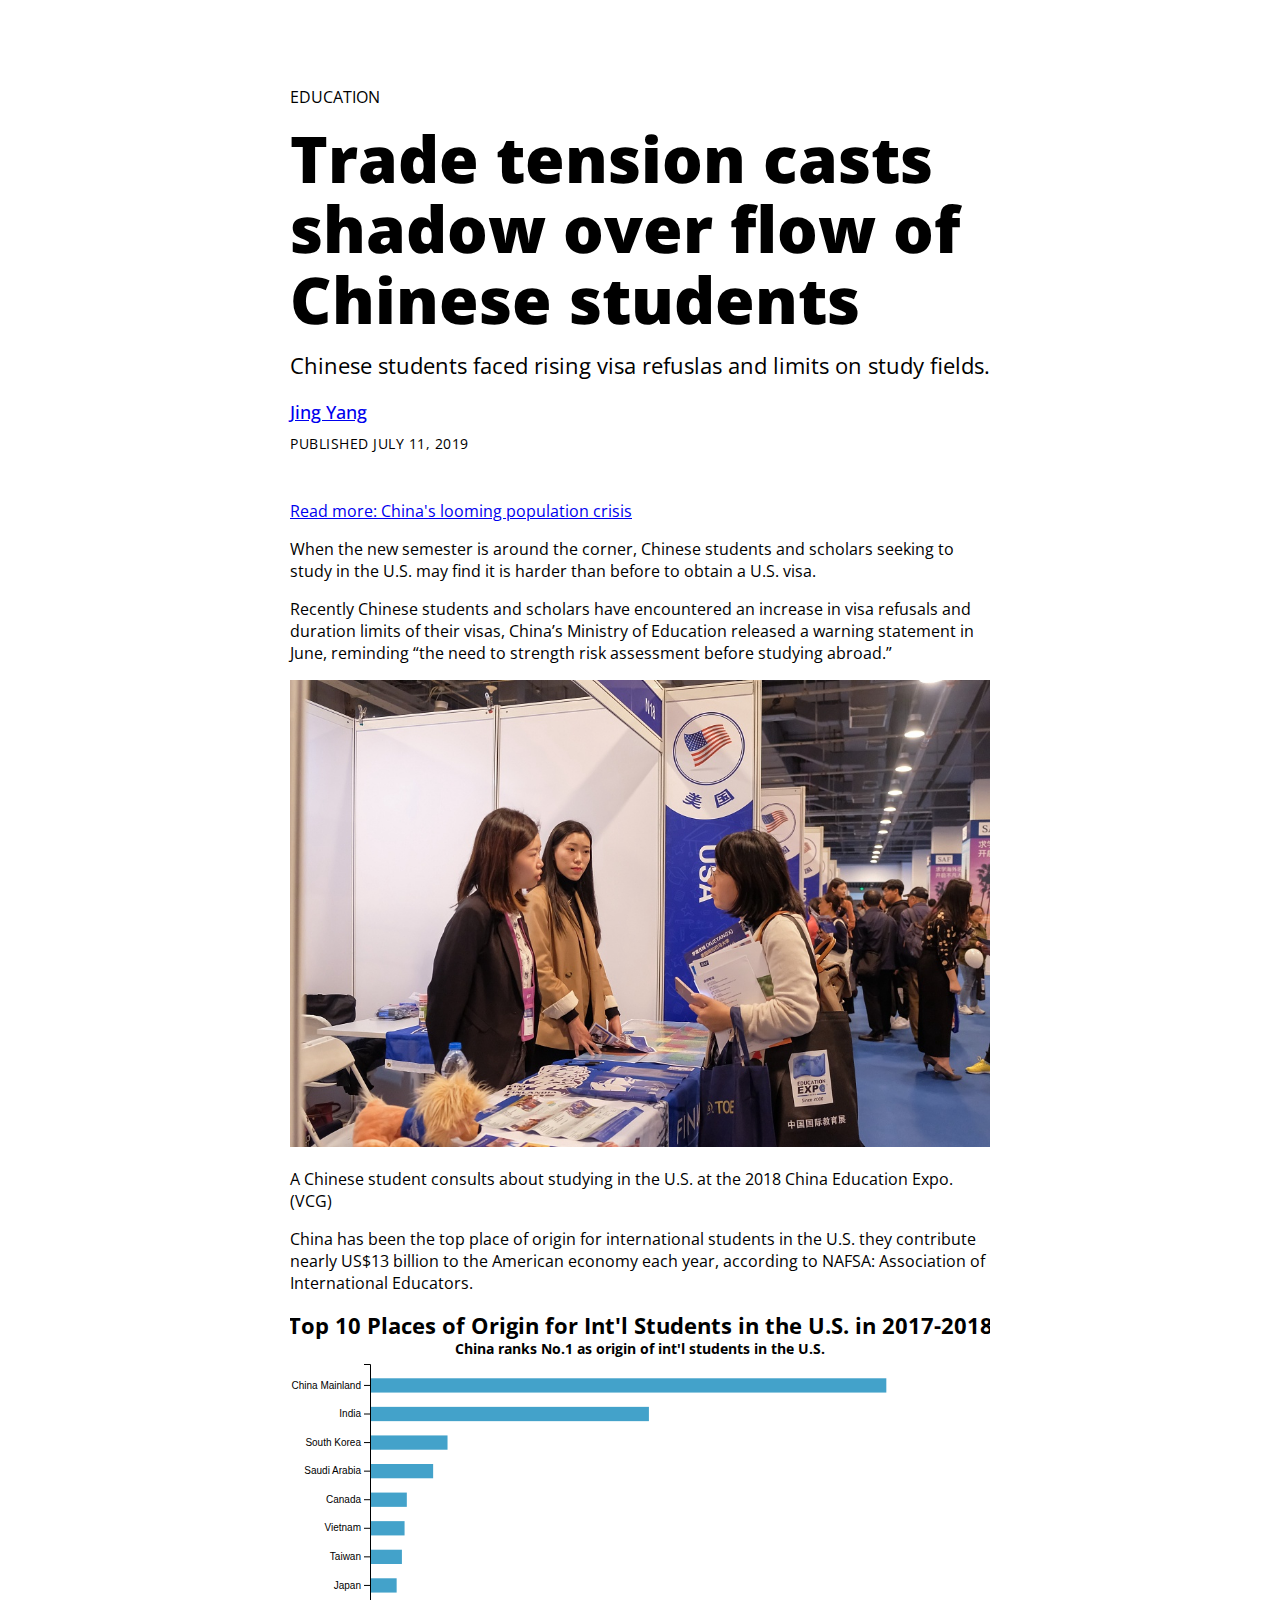
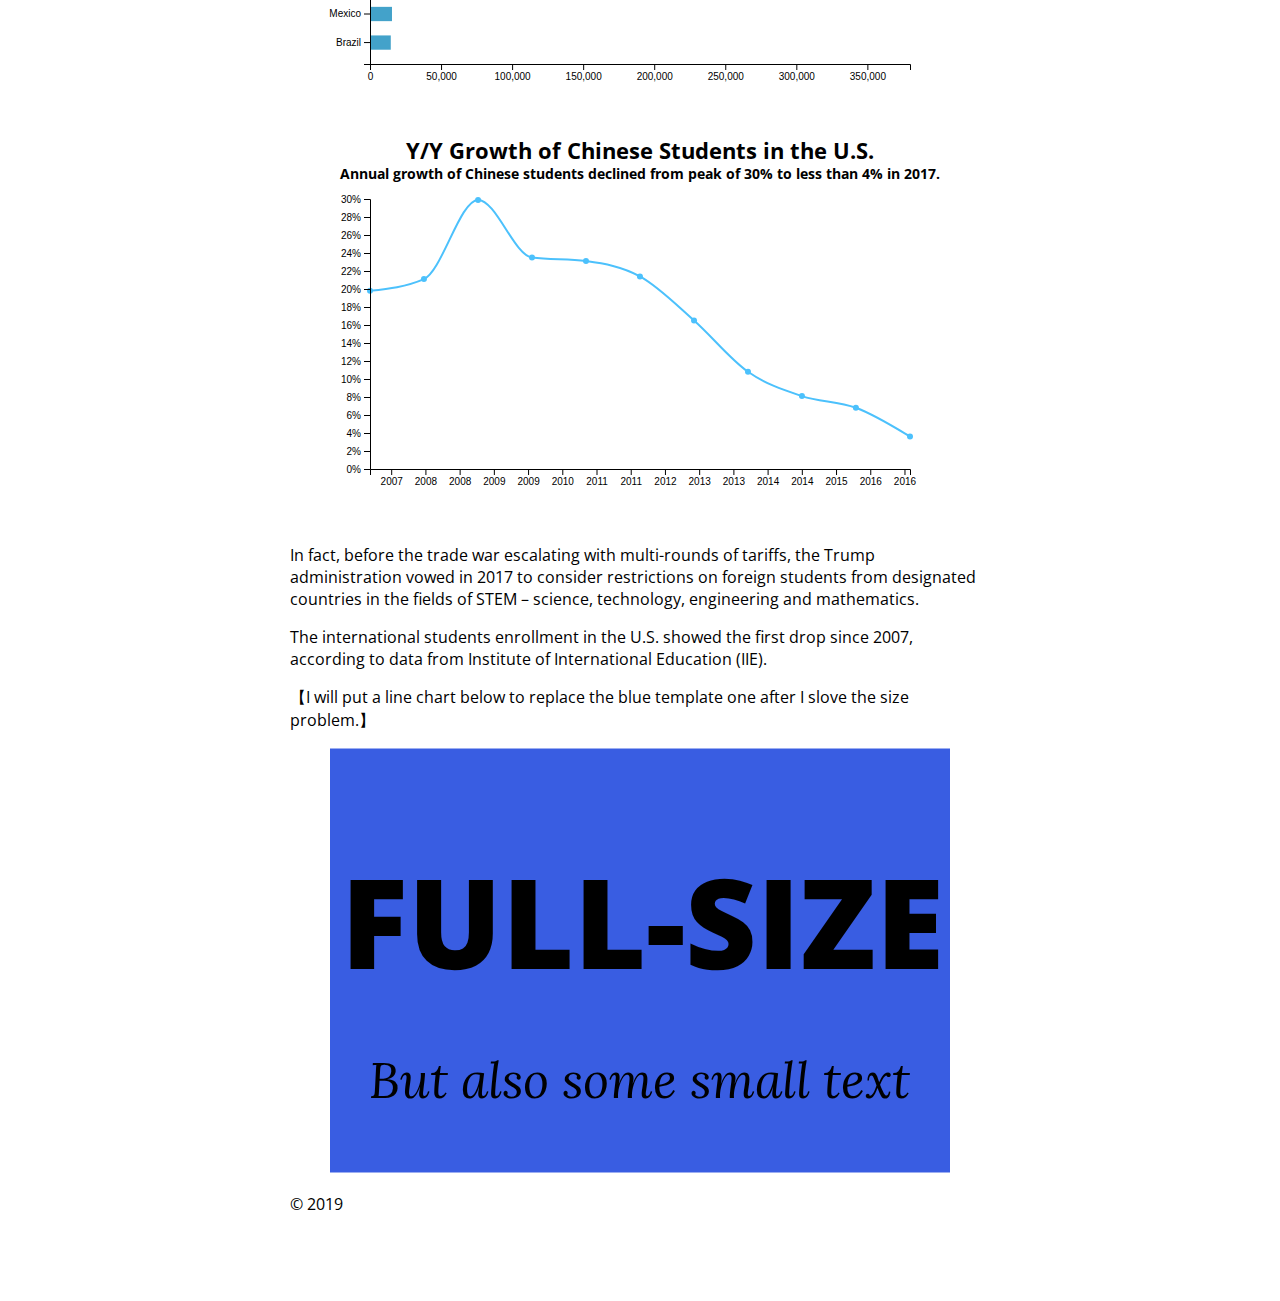
==== docs/index.html @ ed566b91 "update about d3" ====
<!doctype html><html lang="en"><head><link rel="stylesheet" href="style.4586fc0b.css"><title></title><meta charset="utf-8"><meta name="viewport" content="width=device-width, initial-scale=1"><meta http-equiv="X-UA-Compatible" content="IE=edge,chrome=1"><meta name="description" content=""><meta name="news_keywords" content=""><meta property="og:title" content=""><meta property="og:site_name" content=""><meta property="og:url" content=""><meta property="og:description" content=""><meta property="og:type" content="article"><meta property="og:locale" content="en_US"><meta property="og:image" content=""><meta property="og:image:type" content="image/jpeg"><meta property="og:image:width" content="1200"><meta property="og:image:height" content="600"><meta name="twitter:card" content="summary_large_image"><meta name="twitter:site" content=""><meta name="twitter:creator" content=""><meta name="twitter:title" content=""><meta name="twitter:description" content=""><meta name="twitter:image:src" content=""><link rel="canonical" href=""><link href="https://fonts.googleapis.com/css?family=Open+Sans:300,300i,400,400i,600,600i,700,700i,800,800i&display=swap" rel="stylesheet"><link href="https://fonts.googleapis.com/css?family=Lora:400,400i,700&display=swap" rel="stylesheet"><script>
  
  </script></head><body>  <div class="header"> <p class="kicker">Education</p> <h1 class="headline">Trade tension casts shadow over flow of Chinese students</h1> <h2 class="subhead">Chinese students faced rising visa refuslas and limits on study fields.</h2> <p class="byline"> <a href="http://jonathansoma.com/">Jing Yang</a> </p> <p class="date">Published July 11, 2019</p> </div> <main id="content">  <div class="story-body"><p><a href="page2.html">Read more: China's looming population crisis</a>  <div class="story-body"> <p>When the new semester is around the corner, Chinese students and scholars seeking to study in the U.S. may find it is harder than before to obtain a U.S. visa.</p> <p>Recently Chinese students and scholars have encountered an increase in visa refusals and duration limits of their visas, China’s Ministry of Education released a warning statement in June, reminding “the need to strength risk assessment before studying abroad.”</p>  <p style="text-align:center"><img src="EducationExpo.3530c808.jpg"></p> <p>A Chinese student consults about studying in the U.S. at the 2018 China Education Expo. (VCG)</p> <p>China has been the top place of origin for international students in the U.S. they contribute nearly US$13 billion to the American economy each year, according to NAFSA: Association of International Educators.</p>
</div>
 <div class="story-body"> <h2></h2> <p> <code></code> <code></code> </p> <div id="chart-1"></div> <div id="chart-2"></div>
</div> <script src="chart-01.7b98ddec.js"></script>
<script src="chart-02.e31b4307.js"></script> 
<div class="story-body"> <h2></h2> <p>In fact, before the trade war escalating with multi-rounds of tariffs, the Trump administration vowed in 2017 to consider restrictions on foreign students from designated countries in the fields of STEM – science, technology, engineering and mathematics.</p> <p>The international students enrollment in the U.S. showed the first drop since 2007, according to data from Institute of International Education (IIE).</p> <p>【I will put a line chart below to replace the blue template one after I slove the size problem.】</p>
</div> 

<style media="screen,print">#g-illustrator_demo-box,#g-illustrator_demo-box .g-artboard{margin:0 auto}#g-illustrator_demo-box p{margin:0}.g-aiAbs,.g-aiImg{position:absolute}.g-aiImg{top:0;display:block;width:100%!important}.g-aiSymbol{position:absolute;box-sizing:border-box}.g-aiPointText p{white-space:nowrap}#g-illustrator_demo-medium{position:relative;overflow:hidden}#g-illustrator_demo-medium p{font-family:Lora;font-weight:400;font-style:normal;font-size:50px;line-height:60px;height:auto;filter:alpha(opacity=100);-ms-filter:progid:DXImageTransform.Microsoft.Alpha(Opacity=100);opacity:1;letter-spacing:0;text-align:left;color:#000;text-transform:none;padding-bottom:0;padding-top:0;mix-blend-mode:normal;position:static}#g-illustrator_demo-medium .g-pstyle0{font-family:Open Sans;font-weight:800;font-size:124px;line-height:149px;height:149px;text-align:center}#g-illustrator_demo-medium .g-pstyle1{font-style:italic;height:60px;text-align:center}#g-illustrator_demo-laptop{position:relative;overflow:hidden}#g-illustrator_demo-laptop p{font-family:Lora;font-weight:400;font-style:normal;font-size:40px;line-height:48px;height:auto;filter:alpha(opacity=100);-ms-filter:progid:DXImageTransform.Microsoft.Alpha(Opacity=100);opacity:1;letter-spacing:0;text-align:left;color:#000;text-transform:none;padding-bottom:0;padding-top:0;mix-blend-mode:normal;position:static}#g-illustrator_demo-laptop .g-pstyle0{font-family:Open Sans;font-weight:800;font-size:116px;line-height:139px;height:139px;text-align:center}#g-illustrator_demo-laptop .g-pstyle1{font-style:italic;height:48px;text-align:center}#g-illustrator_demo-mobile{position:relative;overflow:hidden}#g-illustrator_demo-mobile p{font-family:Lora;font-weight:400;font-style:normal;font-size:30px;line-height:36px;height:auto;filter:alpha(opacity=100);-ms-filter:progid:DXImageTransform.Microsoft.Alpha(Opacity=100);opacity:1;letter-spacing:0;text-align:left;color:#000;text-transform:none;padding-bottom:0;padding-top:0;mix-blend-mode:normal;position:static}#g-illustrator_demo-mobile .g-pstyle0{font-family:Open Sans;font-weight:800;font-size:85px;line-height:102px;height:102px;text-align:center}#g-illustrator_demo-mobile .g-pstyle1{font-style:italic;height:36px;text-align:center}</style> <div id="g-illustrator_demo-box" class="ai2html">  <div id="g-illustrator_demo-medium" class="g-artboard" style="width:620px;height:425px;" data-aspect-ratio="1.459" data-min-width="620">
<div></div> <img id="g-illustrator_demo-medium-img" class="g-aiImg" alt="" src="illustrator_demo-medium.55cf744a.png"> <div id="g-ai0-1" class="g-ai2html-settings g-aiAbs g-aiPointText" style="top:42.775%;margin-top:-83.8px;left:50.4036%;margin-left:-312.5px;width:625px;"> <p class="g-pstyle0">FULL-SIZE</p> </div> <div id="g-ai0-2" class="g-ai2html-settings g-aiAbs g-aiPointText" style="top:78.9133%;margin-top:-33.4px;left:49.8978%;margin-left:-282.5px;width:565px;"> <p class="g-pstyle1">But also some small text</p> </div> </div>  <div id="g-illustrator_demo-laptop" class="g-artboard" style="width:490px;height:350px;" data-aspect-ratio="1.4" data-min-width="490" data-max-width="619">
<div></div> <img id="g-illustrator_demo-laptop-img" class="g-aiImg" alt="" src="illustrator_demo-laptop.1747abb5.png"> <div id="g-ai1-1" class="g-ai2html-settings g-aiAbs g-aiPointText" style="top:42.0555%;margin-top:-78.2px;left:49.7822%;margin-left:-240.5px;width:481px;"> <p class="g-pstyle0">LAPTOP</p> </div> <div id="g-ai1-2" class="g-ai2html-settings g-aiAbs g-aiPointText" style="top:75.9157%;margin-top:-26.7px;left:49.9289%;margin-left:-228.5px;width:457px;"> <p class="g-pstyle1">But also some small text</p> </div> </div>  <div id="g-illustrator_demo-mobile" class="g-artboard" style="max-width:375px;max-height:266px" data-aspect-ratio="1.411" data-min-width="0" data-max-width="489">
<div style="padding:0 0 70.88% 0;"></div> <img id="g-illustrator_demo-mobile-img" class="g-aiImg" alt="" src="illustrator_demo-mobile.412e0fc5.png"> <div id="g-ai2-1" class="g-ai2html-settings g-aiAbs g-aiPointText" style="top:39.6428%;margin-top:-57.4px;left:50.1461%;margin-left:-177.5px;width:355px;"> <p class="g-pstyle0">MOBILE</p> </div> <div id="g-ai2-2" class="g-ai2html-settings g-aiAbs g-aiPointText" style="top:76.7603%;margin-top:-20px;left:49.8659%;margin-left:-174px;width:348px;"> <p class="g-pstyle1">But also some small text</p> </div> </div> </div>  <div class="footer"> &copy; <a href=""></a> 2019 </div> </p></div></main>  <script src="ai2html-resizer.648d3b51.js"></script> </body></html>
---- docs/style.4586fc0b.css ----
body{margin:auto;padding:50px 10px;font-family:Open Sans,sans-serif}img{max-width:100%}.serif{font-family:Lora,serif}.sans-serif{font-family:Open Sans,sans-serif}.dark-theme{background-color:#151515;color:#fbfbfb}.light-theme{background-color:#fff;color:#000}.header{padding-top:20px;padding-bottom:20px}.chart-section,.footer,.header,.story-body{margin:auto;max-width:700px}.footer{padding-top:20px;padding-bottom:20px}.chart-section.wide{width:100%;max-width:1200px}.chart-section.wide p.chart-subhead,.chart-section.wide p.chart-title{width:100%;max-width:700px;margin-left:auto;margin-right:auto}p.kicker{font-size:1rem;text-transform:uppercase}.text-center{text-align:center}h1.headline{font-size:4rem;line-height:1.1;margin-bottom:.25rem;margin-top:1rem;font-weight:800}h2.subhead{font-size:1.4rem;line-height:2rem;margin-bottom:0;margin-top:15px;font-weight:400}p.body-text{font-size:1.1rem;line-height:1.4;margin-top:0;margin-bottom:15px}h3.section-head{font-size:2rem;margin:40px 0 10px;font-weight:700;line-height:1.3}.byline{font-size:1.1rem;line-height:.75;margin-top:1.5rem;font-weight:500}.date{line-height:1;margin-top:10px;font-weight:400;text-transform:uppercase;letter-spacing:.5px}.date,p.note{font-size:.85rem}.chart-section{width:100%;max-width:1200px;padding:20px 0}.story-body .chart-section{padding-top:0}.chart-row{display:flex;justify-content:space-between;margin-top:20px}p.chart-title{font-size:1.3rem;font-weight:700;max-width:700px;margin:0 auto 5px}p.chart-subhead{max-width:700px;font-size:1rem;margin:0 auto 15px}p.chart-label{margin:0 0 5px;font-size:.85rem;text-transform:uppercase;font-weight:600}.chart-row .chart{width:100%;padding-right:15px;min-width:calc(25% - 15px)}p.chart-source{font-size:.85rem;margin:0}.photo-section{padding:30px 0;width:100%;margin:auto;display:flex;max-width:1200px}.photo{padding-right:15px}.photo,.photo img{width:100%}p.caption{font-size:.9rem;margin:0}@media (max-width:700px){.chart-row{display:block}.chart-row .chart{padding:0}.photo-section{display:block}.photo{padding:0}}
/*# sourceMappingURL=style.4586fc0b.css.map */
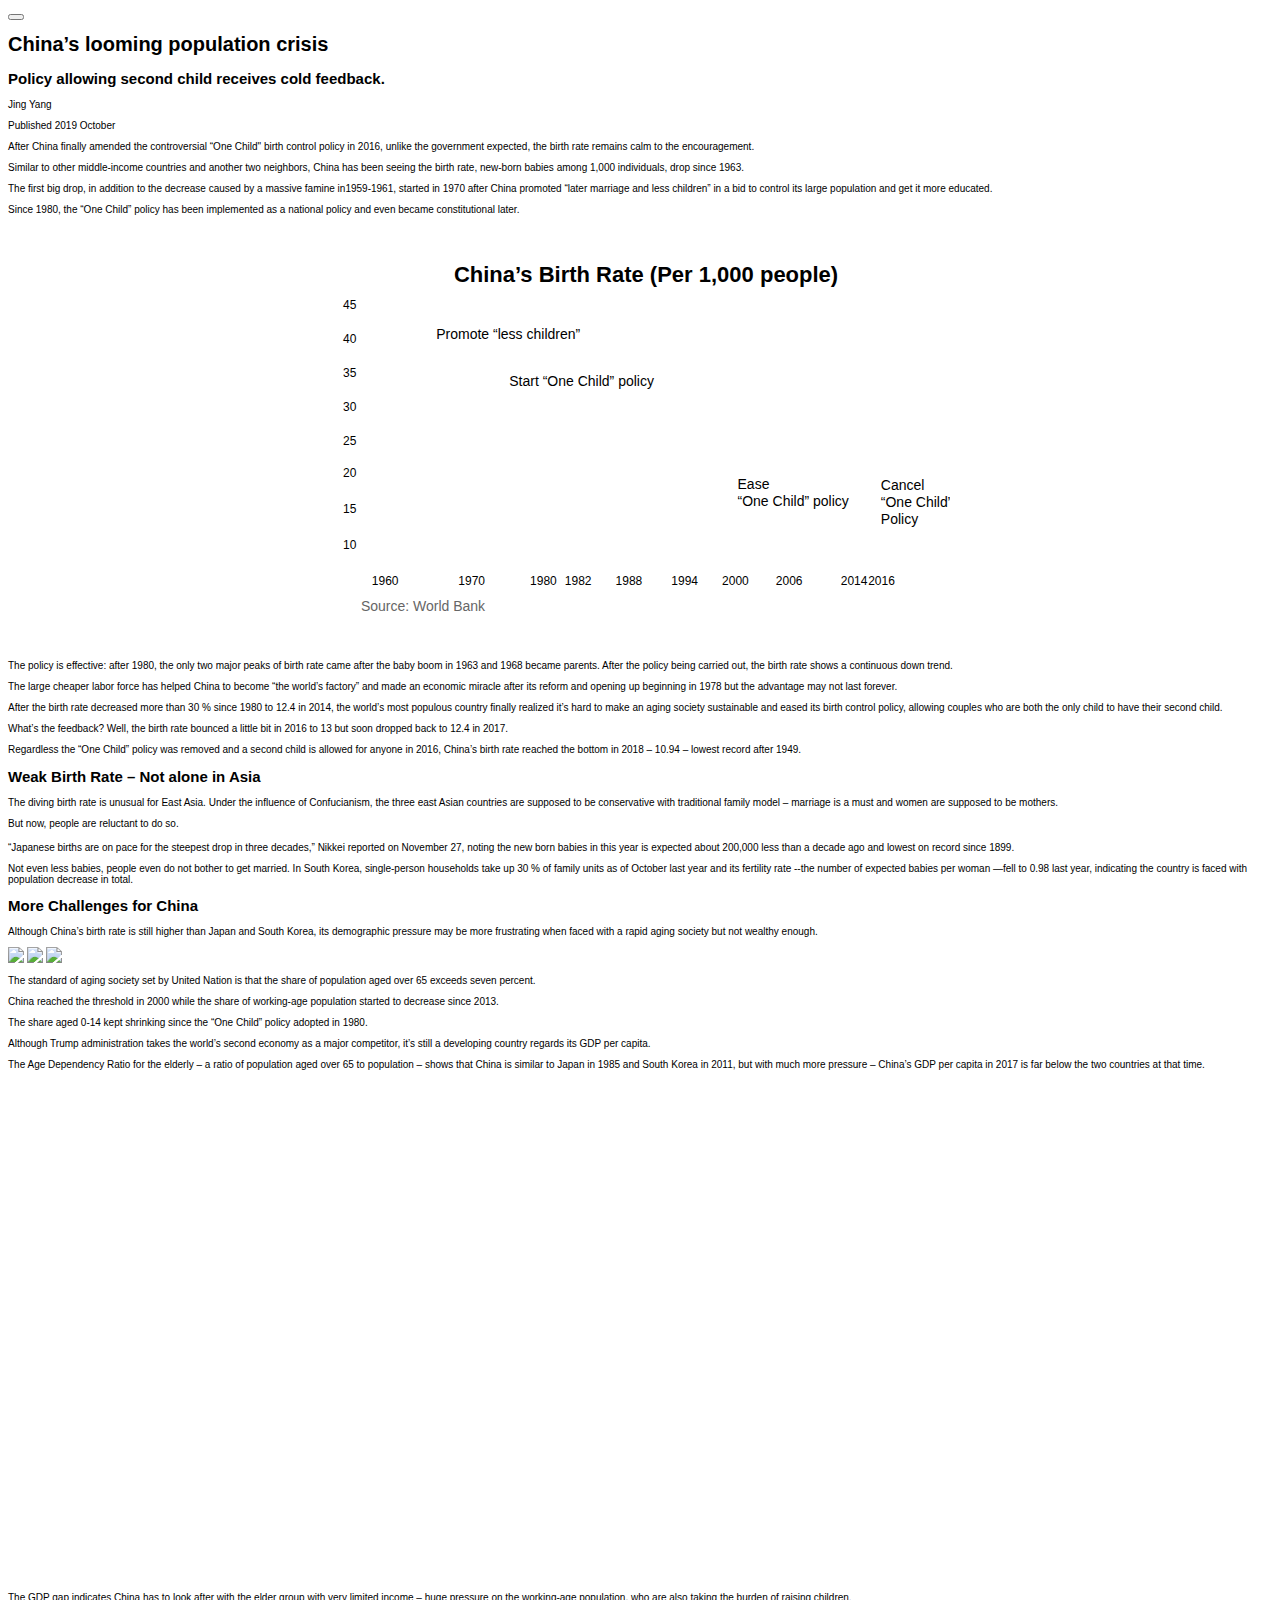
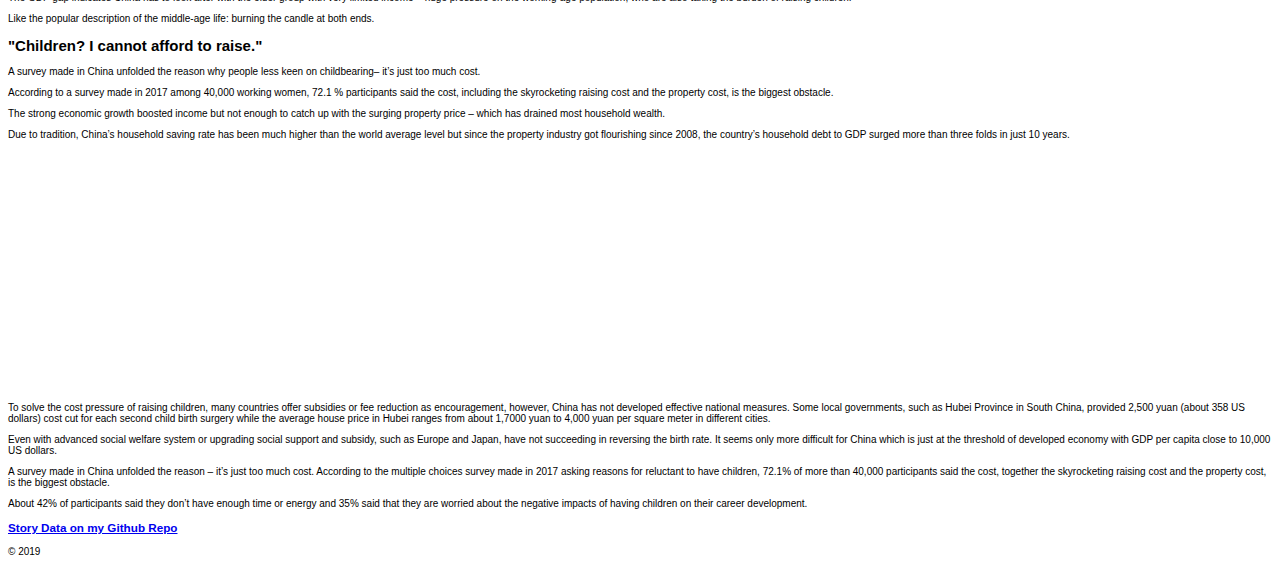
==== commit 60ef58e4: "update" ====
--- a/docs/index.html
+++ b/docs/index.html
@@ -1,14 +1,24 @@
-<!doctype html><html lang="en"><head><link rel="stylesheet" href="style.4586fc0b.css"><title></title><meta charset="utf-8"><meta name="viewport" content="width=device-width, initial-scale=1"><meta http-equiv="X-UA-Compatible" content="IE=edge,chrome=1"><meta name="description" content=""><meta name="news_keywords" content=""><meta property="og:title" content=""><meta property="og:site_name" content=""><meta property="og:url" content=""><meta property="og:description" content=""><meta property="og:type" content="article"><meta property="og:locale" content="en_US"><meta property="og:image" content=""><meta property="og:image:type" content="image/jpeg"><meta property="og:image:width" content="1200"><meta property="og:image:height" content="600"><meta name="twitter:card" content="summary_large_image"><meta name="twitter:site" content=""><meta name="twitter:creator" content=""><meta name="twitter:title" content=""><meta name="twitter:description" content=""><meta name="twitter:image:src" content=""><link rel="canonical" href=""><link href="https://fonts.googleapis.com/css?family=Open+Sans:300,300i,400,400i,600,600i,700,700i,800,800i&display=swap" rel="stylesheet"><link href="https://fonts.googleapis.com/css?family=Lora:400,400i,700&display=swap" rel="stylesheet"><script>
-  
-  </script></head><body>  <div class="header"> <p class="kicker">Education</p> <h1 class="headline">Trade tension casts shadow over flow of Chinese students</h1> <h2 class="subhead">Chinese students faced rising visa refuslas and limits on study fields.</h2> <p class="byline"> <a href="http://jonathansoma.com/">Jing Yang</a> </p> <p class="date">Published July 11, 2019</p> </div> <main id="content">  <div class="story-body"><p><a href="page2.html">Read more: China's looming population crisis</a>  <div class="story-body"> <p>When the new semester is around the corner, Chinese students and scholars seeking to study in the U.S. may find it is harder than before to obtain a U.S. visa.</p> <p>Recently Chinese students and scholars have encountered an increase in visa refusals and duration limits of their visas, China’s Ministry of Education released a warning statement in June, reminding “the need to strength risk assessment before studying abroad.”</p>  <p style="text-align:center"><img src="EducationExpo.3530c808.jpg"></p> <p>A Chinese student consults about studying in the U.S. at the 2018 China Education Expo. (VCG)</p> <p>China has been the top place of origin for international students in the U.S. they contribute nearly US$13 billion to the American economy each year, according to NAFSA: Association of International Educators.</p>
-</div>
- <div class="story-body"> <h2></h2> <p> <code></code> <code></code> </p> <div id="chart-1"></div> <div id="chart-2"></div>
-</div> <script src="chart-01.7b98ddec.js"></script>
-<script src="chart-02.e31b4307.js"></script> 
-<div class="story-body"> <h2></h2> <p>In fact, before the trade war escalating with multi-rounds of tariffs, the Trump administration vowed in 2017 to consider restrictions on foreign students from designated countries in the fields of STEM – science, technology, engineering and mathematics.</p> <p>The international students enrollment in the U.S. showed the first drop since 2007, according to data from Institute of International Education (IIE).</p> <p>【I will put a line chart below to replace the blue template one after I slove the size problem.】</p>
-</div> 
-
-<style media="screen,print">#g-illustrator_demo-box,#g-illustrator_demo-box .g-artboard{margin:0 auto}#g-illustrator_demo-box p{margin:0}.g-aiAbs,.g-aiImg{position:absolute}.g-aiImg{top:0;display:block;width:100%!important}.g-aiSymbol{position:absolute;box-sizing:border-box}.g-aiPointText p{white-space:nowrap}#g-illustrator_demo-medium{position:relative;overflow:hidden}#g-illustrator_demo-medium p{font-family:Lora;font-weight:400;font-style:normal;font-size:50px;line-height:60px;height:auto;filter:alpha(opacity=100);-ms-filter:progid:DXImageTransform.Microsoft.Alpha(Opacity=100);opacity:1;letter-spacing:0;text-align:left;color:#000;text-transform:none;padding-bottom:0;padding-top:0;mix-blend-mode:normal;position:static}#g-illustrator_demo-medium .g-pstyle0{font-family:Open Sans;font-weight:800;font-size:124px;line-height:149px;height:149px;text-align:center}#g-illustrator_demo-medium .g-pstyle1{font-style:italic;height:60px;text-align:center}#g-illustrator_demo-laptop{position:relative;overflow:hidden}#g-illustrator_demo-laptop p{font-family:Lora;font-weight:400;font-style:normal;font-size:40px;line-height:48px;height:auto;filter:alpha(opacity=100);-ms-filter:progid:DXImageTransform.Microsoft.Alpha(Opacity=100);opacity:1;letter-spacing:0;text-align:left;color:#000;text-transform:none;padding-bottom:0;padding-top:0;mix-blend-mode:normal;position:static}#g-illustrator_demo-laptop .g-pstyle0{font-family:Open Sans;font-weight:800;font-size:116px;line-height:139px;height:139px;text-align:center}#g-illustrator_demo-laptop .g-pstyle1{font-style:italic;height:48px;text-align:center}#g-illustrator_demo-mobile{position:relative;overflow:hidden}#g-illustrator_demo-mobile p{font-family:Lora;font-weight:400;font-style:normal;font-size:30px;line-height:36px;height:auto;filter:alpha(opacity=100);-ms-filter:progid:DXImageTransform.Microsoft.Alpha(Opacity=100);opacity:1;letter-spacing:0;text-align:left;color:#000;text-transform:none;padding-bottom:0;padding-top:0;mix-blend-mode:normal;position:static}#g-illustrator_demo-mobile .g-pstyle0{font-family:Open Sans;font-weight:800;font-size:85px;line-height:102px;height:102px;text-align:center}#g-illustrator_demo-mobile .g-pstyle1{font-style:italic;height:36px;text-align:center}</style> <div id="g-illustrator_demo-box" class="ai2html">  <div id="g-illustrator_demo-medium" class="g-artboard" style="width:620px;height:425px;" data-aspect-ratio="1.459" data-min-width="620">
-<div></div> <img id="g-illustrator_demo-medium-img" class="g-aiImg" alt="" src="illustrator_demo-medium.55cf744a.png"> <div id="g-ai0-1" class="g-ai2html-settings g-aiAbs g-aiPointText" style="top:42.775%;margin-top:-83.8px;left:50.4036%;margin-left:-312.5px;width:625px;"> <p class="g-pstyle0">FULL-SIZE</p> </div> <div id="g-ai0-2" class="g-ai2html-settings g-aiAbs g-aiPointText" style="top:78.9133%;margin-top:-33.4px;left:49.8978%;margin-left:-282.5px;width:565px;"> <p class="g-pstyle1">But also some small text</p> </div> </div>  <div id="g-illustrator_demo-laptop" class="g-artboard" style="width:490px;height:350px;" data-aspect-ratio="1.4" data-min-width="490" data-max-width="619">
-<div></div> <img id="g-illustrator_demo-laptop-img" class="g-aiImg" alt="" src="illustrator_demo-laptop.1747abb5.png"> <div id="g-ai1-1" class="g-ai2html-settings g-aiAbs g-aiPointText" style="top:42.0555%;margin-top:-78.2px;left:49.7822%;margin-left:-240.5px;width:481px;"> <p class="g-pstyle0">LAPTOP</p> </div> <div id="g-ai1-2" class="g-ai2html-settings g-aiAbs g-aiPointText" style="top:75.9157%;margin-top:-26.7px;left:49.9289%;margin-left:-228.5px;width:457px;"> <p class="g-pstyle1">But also some small text</p> </div> </div>  <div id="g-illustrator_demo-mobile" class="g-artboard" style="max-width:375px;max-height:266px" data-aspect-ratio="1.411" data-min-width="0" data-max-width="489">
-<div style="padding:0 0 70.88% 0;"></div> <img id="g-illustrator_demo-mobile-img" class="g-aiImg" alt="" src="illustrator_demo-mobile.412e0fc5.png"> <div id="g-ai2-1" class="g-ai2html-settings g-aiAbs g-aiPointText" style="top:39.6428%;margin-top:-57.4px;left:50.1461%;margin-left:-177.5px;width:355px;"> <p class="g-pstyle0">MOBILE</p> </div> <div id="g-ai2-2" class="g-ai2html-settings g-aiAbs g-aiPointText" style="top:76.7603%;margin-top:-20px;left:49.8659%;margin-left:-174px;width:348px;"> <p class="g-pstyle1">But also some small text</p> </div> </div> </div>  <div class="footer"> &copy; <a href=""></a> 2019 </div> </p></div></main>  <script src="ai2html-resizer.648d3b51.js"></script> </body></html>+<!doctype html><html lang="en"><head><link rel="stylesheet" href="style.c9b507be.css"><title></title><meta charset="utf-8"><meta name="viewport" content="width=device-width, initial-scale=1"><meta http-equiv="X-UA-Compatible" content="IE=edge,chrome=1"><meta name="description" content=""><meta name="news_keywords" content=""><meta property="og:title" content=""><meta property="og:site_name" content=""><meta property="og:url" content=""><meta property="og:description" content=""><meta property="og:type" content="article"><meta property="og:locale" content="en_US"><meta property="og:image" content=""><meta property="og:image:type" content="image/jpeg"><meta property="og:image:width" content="1200"><meta property="og:image:height" content="600"><meta name="twitter:card" content="summary_large_image"><meta name="twitter:site" content=""><meta name="twitter:creator" content=""><meta name="twitter:title" content=""><meta name="twitter:description" content=""><meta name="twitter:image:src" content=""><link rel="canonical" href=""><link href="https://fonts.googleapis.com/css?family=Open+Sans:300,300i,400,400i,600,600i,700,700i,800,800i&display=swap" rel="stylesheet"><link href="https://fonts.googleapis.com/css?family=Lora:400,400i,700&display=swap" rel="stylesheet"><link rel="stylesheet" href="https://stackpath.bootstrapcdn.com/bootstrap/4.1.3/css/bootstrap.min.css" integrity="sha384-MCw98/SFnGE8fJT3GXwEOngsV7Zt27NXFoaoApmYm81iuXoPkFOJwJ8ERdknLPMO" crossorigin="anonymous"><link rel="stylesheet" href="style.c9b507be.css"><script src="https://code.jquery.com/jquery-3.3.1.slim.min.js" integrity="sha384-q8i/X+965DzO0rT7abK41JStQIAqVgRVzpbzo5smXKp4YfRvH+8abtTE1Pi6jizo" crossorigin="anonymous"></script><script src="https://cdnjs.cloudflare.com/ajax/libs/popper.js/1.14.7/umd/popper.min.js" integrity="sha384-UO2eT0CpHqdSJQ6hJty5KVphtPhzWj9WO1clHTMGa3JDZwrnQq4sF86dIHNDz0W1" crossorigin="anonymous"></script><script src="https://stackpath.bootstrapcdn.com/bootstrap/4.3.1/js/bootstrap.min.js" integrity="sha384-JjSmVgyd0p3pXB1rRibZUAYoIIy6OrQ6VrjIEaFf/nJGzIxFDsf4x0xIM+B07jRM" crossorigin="anonymous"></script></head><body>   <button class="navbar-toggler" type="button" data-toggle="collapse" data-target="#navbarNav" aria-controls="navbarNav" aria-expanded="false" aria-label="Toggle navigation"> <span class="navbar-toggler-icon"></span> </button>   <div class="header"> <p class="kicker"></p> <h1 class="headline">China’s looming population crisis</h1> <h2 class="subhead">Policy allowing second child receives cold feedback.</h2> <p class="byline"> Jing Yang </p> <p class="date">Published 2019 October</p> </div> <main id="content">   <div class="story-body"> <p>After China finally amended the controversial “One Child" birth control policy in 2016, unlike the government expected, the birth rate remains calm to the encouragement.</p> <p>Similar to other middle-income countries and another two neighbors, China has been seeing the birth rate, new-born babies among 1,000 individuals, drop since 1963. </p> <p>The first big drop, in addition to the decrease caused by a massive famine in1959-1961, started in 1970 after China promoted “later marriage and less children” in a bid to control its large population and get it more educated.</p> <p>Since 1980, the “One Child” policy has been implemented as a national policy and even became constitutional later. </p> </div> <div class="story-body">   <style media="screen,print">#g-illustrator_demo-box,#g-illustrator_demo-box .g-artboard{margin:0 auto}#g-illustrator_demo-box p{margin:0}#g-illustrator_demo-box .g-aiAbs{position:absolute}#g-illustrator_demo-box .g-aiImg{position:absolute;top:0;display:block;width:100%!important}#g-illustrator_demo-box .g-aiSymbol{position:absolute;box-sizing:border-box}#g-illustrator_demo-box .g-aiPointText p{white-space:nowrap}#g-illustrator_demo-medium{position:relative;overflow:hidden}#g-illustrator_demo-medium p{font-family:arial,helvetica,sans-serif;font-size:14px;line-height:17px;height:auto;filter:alpha(opacity=100);-ms-filter:progid:DXImageTransform.Microsoft.Alpha(Opacity=100);opacity:1;letter-spacing:0;text-align:left;color:#000;text-transform:none;padding-bottom:0;padding-top:0;mix-blend-mode:normal;font-style:normal;position:static}#g-illustrator_demo-medium .g-pstyle0{font-weight:700;font-size:22px;line-height:26px;height:26px}#g-illustrator_demo-medium .g-pstyle1{font-size:12px;line-height:14px;height:14px}#g-illustrator_demo-medium .g-pstyle2{height:17px}#g-illustrator_demo-medium .g-pstyle3{font-size:7px;line-height:8px;height:8px}#g-illustrator_demo-medium .g-pstyle4{height:17px;color:#666}#g-illustrator_demo-laptop{position:relative;overflow:hidden}#g-illustrator_demo-laptop p{font-family:arial,helvetica,sans-serif;font-size:12px;line-height:14px;height:auto;filter:alpha(opacity=100);-ms-filter:progid:DXImageTransform.Microsoft.Alpha(Opacity=100);opacity:1;letter-spacing:0;text-align:left;color:#000;text-transform:none;padding-bottom:0;padding-top:0;mix-blend-mode:normal;font-style:normal;position:static}#g-illustrator_demo-laptop .g-pstyle0{font-weight:700;font-size:17px;line-height:20px;height:20px}#g-illustrator_demo-laptop .g-pstyle1{height:14px}#g-illustrator_demo-laptop .g-pstyle2{font-size:5px;line-height:6px;height:6px}#g-illustrator_demo-laptop .g-pstyle3{height:14px;color:#666}#g-illustrator_demo-mobile{position:relative;overflow:hidden}#g-illustrator_demo-mobile p{font-family:arial,helvetica,sans-serif;font-size:11px;line-height:13px;filter:alpha(opacity=100);-ms-filter:progid:DXImageTransform.Microsoft.Alpha(Opacity=100);opacity:1;letter-spacing:0;text-align:left;color:#000;text-transform:none;padding-bottom:0;padding-top:0;mix-blend-mode:normal;font-style:normal;height:auto;position:static}#g-illustrator_demo-mobile .g-pstyle0{font-weight:700;font-size:18px;line-height:22px;height:22px}#g-illustrator_demo-mobile .g-pstyle1{font-size:10px;line-height:12px;height:12px}#g-illustrator_demo-mobile .g-pstyle2{font-family:LMyriadPro;font-weight:400;font-size:10px;line-height:12px}#g-illustrator_demo-mobile .g-pstyle3{font-size:12px;line-height:14px;color:grey}</style> <div id="g-illustrator_demo-box" class="ai2html">  <div id="g-illustrator_demo-medium" class="g-artboard" style="width:620px;height:425px;" data-aspect-ratio="1.459" data-min-width="620"> <div></div> <img id="g-illustrator_demo-medium-img" class="g-aiImg" alt="" src="illustrator_demo-medium.fca2d3de.png"> <div id="g-ai0-1" class="g-ai2html-settings g-aiAbs g-aiPointText" style="top:12.3713%;margin-top:-15.6px;left:19.9817%;width:406px;"> <p class="g-pstyle0">China&rsquo;s Birth Rate (Per 1,000 people)</p> </div> <div id="g-ai0-2" class="g-ai2html-settings g-aiAbs g-aiPointText" style="top:19.0817%;margin-top:-8.1px;left:2.0894%;width:35px;"> <p class="g-pstyle1">45</p> </div> <div id="g-ai0-3" class="g-ai2html-settings g-aiAbs g-aiPointText" style="top:26.0659%;margin-top:-9.8px;left:17.1391%;width:166px;"> <p class="g-pstyle2">Promote &ldquo;less children&rdquo;</p> </div> <div id="g-ai0-4" class="g-ai2html-settings g-aiAbs g-aiPointText" style="top:26.0211%;margin-top:-4.6px;left:20.2479%;width:24px;"> <p class="g-pstyle3"> </p> </div> <div id="g-ai0-5" class="g-ai2html-settings g-aiAbs g-aiPointText" style="top:27.0817%;margin-top:-8.1px;left:2.0894%;width:35px;"> <p class="g-pstyle1">40</p> </div> <div id="g-ai0-6" class="g-ai2html-settings g-aiAbs g-aiPointText" style="top:35.0817%;margin-top:-8.1px;left:2.0894%;width:35px;"> <p class="g-pstyle1">35</p> </div> <div id="g-ai0-7" class="g-ai2html-settings g-aiAbs g-aiPointText" style="top:37.1248%;margin-top:-9.8px;left:28.9133%;width:167px;"> <p class="g-pstyle2">Start &ldquo;One Child&rdquo; policy</p> </div> <div id="g-ai0-8" class="g-ai2html-settings g-aiAbs g-aiPointText" style="top:43.0817%;margin-top:-8.1px;left:2.0894%;width:35px;"> <p class="g-pstyle1">30</p> </div> <div id="g-ai0-9" class="g-ai2html-settings g-aiAbs g-aiPointText" style="top:51.0817%;margin-top:-8.1px;left:2.0894%;width:35px;"> <p class="g-pstyle1">25</p> </div> <div id="g-ai0-10" class="g-ai2html-settings g-aiAbs g-aiPointText" style="top:58.6111%;margin-top:-8.1px;left:2.0894%;width:35px;"> <p class="g-pstyle1">20</p> </div> <div id="g-ai0-11" class="g-ai2html-settings g-aiAbs g-aiPointText" style="top:65.313%;margin-top:-26.6px;left:65.7302%;width:137px;"> <p class="g-pstyle2">Ease </p> <p class="g-pstyle2">&ldquo;One Child&rdquo; policy </p> </div> <div id="g-ai0-12" class="g-ai2html-settings g-aiAbs g-aiPointText" style="top:67.5247%;margin-top:-35px;left:88.8392%;width:94px;"> <p class="g-pstyle2">Cancel</p> <p class="g-pstyle2">&ldquo;One Child&rdquo;</p> <p class="g-pstyle2">Policy </p> <p class="g-pstyle2"> </p> </div> <div id="g-ai0-13" class="g-ai2html-settings g-aiAbs g-aiPointText" style="top:67.0817%;margin-top:-8.1px;left:2.0894%;width:35px;"> <p class="g-pstyle1">15</p> </div> <div id="g-ai0-14" class="g-ai2html-settings g-aiAbs g-aiPointText" style="top:75.5523%;margin-top:-8.1px;left:2.0894%;width:35px;"> <p class="g-pstyle1">10</p> </div> <div id="g-ai0-15" class="g-ai2html-settings g-aiAbs g-aiPointText" style="top:84.0229%;margin-top:-8.1px;left:6.744%;width:49px;"> <p class="g-pstyle1">1960</p> </div> <div id="g-ai0-16" class="g-ai2html-settings g-aiAbs g-aiPointText" style="top:84.0229%;margin-top:-8.1px;left:20.6964%;width:49px;"> <p class="g-pstyle1">1970</p> </div> <div id="g-ai0-17" class="g-ai2html-settings g-aiAbs g-aiPointText" style="top:84.0229%;margin-top:-8.1px;left:32.2689%;width:49px;"> <p class="g-pstyle1">1980</p> </div> <div id="g-ai0-18" class="g-ai2html-settings g-aiAbs g-aiPointText" style="top:84.0229%;margin-top:-8.1px;left:37.8746%;width:49px;"> <p class="g-pstyle1">1982</p> </div> <div id="g-ai0-19" class="g-ai2html-settings g-aiAbs g-aiPointText" style="top:84.0229%;margin-top:-8.1px;left:46.06%;width:49px;"> <p class="g-pstyle1">1988</p> </div> <div id="g-ai0-20" class="g-ai2html-settings g-aiAbs g-aiPointText" style="top:84.0229%;margin-top:-8.1px;left:55.0519%;width:49px;"> <p class="g-pstyle1">1994</p> </div> <div id="g-ai0-21" class="g-ai2html-settings g-aiAbs g-aiPointText" style="top:84.0229%;margin-top:-8.1px;left:63.2381%;width:49px;"> <p class="g-pstyle1">2000</p> </div> <div id="g-ai0-22" class="g-ai2html-settings g-aiAbs g-aiPointText" style="top:84.0229%;margin-top:-8.1px;left:71.9074%;width:49px;"> <p class="g-pstyle1">2006</p> </div> <div id="g-ai0-23" class="g-ai2html-settings g-aiAbs g-aiPointText" style="top:84.0229%;margin-top:-8.1px;left:86.7955%;width:49px;"> <p class="g-pstyle1">2016</p> </div> <div id="g-ai0-24" class="g-ai2html-settings g-aiAbs g-aiPointText" style="top:84.0229%;margin-top:-8.1px;left:82.3723%;width:49px;"> <p class="g-pstyle1">2014</p> </div> <div id="g-ai0-25" class="g-ai2html-settings g-aiAbs g-aiPointText" style="top:90.0658%;margin-top:-9.8px;left:4.9805%;width:142px;"> <p class="g-pstyle4">Source: World Bank</p> </div> </div>  <div id="g-illustrator_demo-laptop" class="g-artboard" style="width:490px;height:350px;" data-aspect-ratio="1.4" data-min-width="490" data-max-width="619"> <div></div> <img id="g-illustrator_demo-laptop-img" class="g-aiImg" alt="" src="illustrator_demo-laptop.80cf56e4.png"> <div id="g-ai1-1" class="g-ai2html-settings g-aiAbs g-aiPointText" style="top:14.2079%;margin-top:-11.7px;left:19.6819%;width:311px;"> <p class="g-pstyle0">China&rsquo;s Birth Rate (Per 1,000 people)</p> </div> <div id="g-ai1-2" class="g-ai2html-settings g-aiAbs g-aiPointText" style="top:20.0278%;margin-top:-8.1px;left:1.8122%;width:35px;"> <p class="g-pstyle1">45</p> </div> <div id="g-ai1-3" class="g-ai2html-settings g-aiAbs g-aiPointText" style="top:26.5992%;margin-top:-8.1px;left:16.9727%;width:145px;"> <p class="g-pstyle1">Promote &ldquo;less children&rdquo;</p> </div> <div id="g-ai1-4" class="g-ai2html-settings g-aiAbs g-aiPointText" style="top:27.742%;margin-top:-8.1px;left:1.8122%;width:35px;"> <p class="g-pstyle1">40</p> </div> <div id="g-ai1-5" class="g-ai2html-settings g-aiAbs g-aiPointText" style="top:26.7374%;margin-top:-3.6px;left:19.9358%;width:23px;"> <p class="g-pstyle2"> </p> </div> <div id="g-ai1-6" class="g-ai2html-settings g-aiAbs g-aiPointText" style="top:35.1706%;margin-top:-8.1px;left:1.8122%;width:35px;"> <p class="g-pstyle1">35</p> </div> <div id="g-ai1-7" class="g-ai2html-settings g-aiAbs g-aiPointText" style="top:36.8849%;margin-top:-8.1px;left:28.195%;width:146px;"> <p class="g-pstyle1">Start &ldquo;One Child&rdquo; policy</p> </div> <div id="g-ai1-8" class="g-ai2html-settings g-aiAbs g-aiPointText" style="top:42.5992%;margin-top:-8.1px;left:1.8122%;width:35px;"> <p class="g-pstyle1">30</p> </div> <div id="g-ai1-9" class="g-ai2html-settings g-aiAbs g-aiPointText" style="top:49.742%;margin-top:-8.1px;left:1.8122%;width:35px;"> <p class="g-pstyle1">25</p> </div> <div id="g-ai1-10" class="g-ai2html-settings g-aiAbs g-aiPointText" style="top:62.4849%;margin-top:-29.7px;left:85.3111%;width:83px;"> <p class="g-pstyle1">Cancel</p> <p class="g-pstyle1">&ldquo;One Child&rdquo;</p> <p class="g-pstyle1">Policy </p> <p class="g-pstyle1"> </p> </div> <div id="g-ai1-11" class="g-ai2html-settings g-aiAbs g-aiPointText" style="top:57.1706%;margin-top:-8.1px;left:1.8122%;width:35px;"> <p class="g-pstyle1">20</p> </div> <div id="g-ai1-12" class="g-ai2html-settings g-aiAbs g-aiPointText" style="top:61.2849%;margin-top:-22.5px;left:62.0825%;width:121px;"> <p class="g-pstyle1">Ease </p> <p class="g-pstyle1">&ldquo;One Child&rdquo; policy </p> </div> <div id="g-ai1-13" class="g-ai2html-settings g-aiAbs g-aiPointText" style="top:64.3135%;margin-top:-8.1px;left:1.8122%;width:35px;"> <p class="g-pstyle1">15</p> </div> <div id="g-ai1-14" class="g-ai2html-settings g-aiAbs g-aiPointText" style="top:71.1706%;margin-top:-8.1px;left:1.8122%;width:35px;"> <p class="g-pstyle1">10</p> </div> <div id="g-ai1-15" class="g-ai2html-settings g-aiAbs g-aiPointText" style="top:80.0278%;margin-top:-8.1px;left:6.2486%;width:49px;"> <p class="g-pstyle1">1960</p> </div> <div id="g-ai1-16" class="g-ai2html-settings g-aiAbs g-aiPointText" style="top:80.0278%;margin-top:-8.1px;left:19.6502%;width:49px;"> <p class="g-pstyle1">1970</p> </div> <div id="g-ai1-17" class="g-ai2html-settings g-aiAbs g-aiPointText" style="top:80.0278%;margin-top:-8.1px;left:30.5768%;width:49px;"> <p class="g-pstyle1">1980</p> </div> <div id="g-ai1-18" class="g-ai2html-settings g-aiAbs g-aiPointText" style="top:80.0278%;margin-top:-8.1px;left:43.7265%;width:49px;"> <p class="g-pstyle1">1988</p> </div> <div id="g-ai1-19" class="g-ai2html-settings g-aiAbs g-aiPointText" style="top:80.0278%;margin-top:-8.1px;left:60.1497%;width:49px;"> <p class="g-pstyle1">2000</p> </div> <div id="g-ai1-20" class="g-ai2html-settings g-aiAbs g-aiPointText" style="top:80.0278%;margin-top:-8.1px;left:77.7216%;width:49px;"> <p class="g-pstyle1">2014</p> </div> <div id="g-ai1-21" class="g-ai2html-settings g-aiAbs g-aiPointText" style="top:80.0278%;margin-top:-8.1px;left:83.366%;width:49px;"> <p class="g-pstyle1">2016</p> </div> <div id="g-ai1-22" class="g-ai2html-settings g-aiAbs g-aiPointText" style="top:85.1706%;margin-top:-8.1px;left:5.3842%;width:125px;"> <p class="g-pstyle3">Source: World Bank</p> </div> </div>  <div id="g-illustrator_demo-mobile" class="g-artboard" style="max-width:375px;max-height:266px" data-aspect-ratio="1.411" data-min-width="0" data-max-width="489"> <div style="padding:0 0 70.88% 0;"></div> <img id="g-illustrator_demo-mobile-img" class="g-aiImg" alt="" src="illustrator_demo-mobile.0f81c7c8.png"> <div id="g-ai2-1" class="g-ai2html-settings g-aiAbs g-aiPointText" style="top:11.7041%;margin-top:-13.1px;left:6.743%;width:336px;"> <p class="g-pstyle0">China&rsquo;s Birth Rate (Per 1,000 people)</p> </div> <div id="g-ai2-2" class="g-ai2html-settings g-aiAbs g-aiPointText" style="top:23.6697%;margin-top:-6.9px;left:.4917%;width:44px;"> <p class="g-pstyle1">1960</p> </div> <div id="g-ai2-3" class="g-ai2html-settings g-aiAbs" style="top:21.4447%;left:55.499%;width:9.0667%;"> <p class="g-pstyle2">20.9</p> </div> <div id="g-ai2-4" class="g-ai2html-settings g-aiAbs g-aiPointText" style="top:29.313%;margin-top:-6.9px;left:.5354%;width:44px;"> <p class="g-pstyle1">1970</p> </div> <div id="g-ai2-5" class="g-ai2html-settings g-aiAbs" style="top:27.4643%;left:87.0572%;width:8.8%;"> <p class="g-pstyle2">33.4</p> </div> <div id="g-ai2-6" class="g-ai2html-settings g-aiAbs" style="top:27.4643%;left:7.6542%;width:40.5333%;"> <p>Promote &ldquo;Less children&rdquo;</p> </div> <div id="g-ai2-7" class="g-ai2html-settings g-aiAbs g-aiPointText" style="top:34.9564%;margin-top:-6.9px;left:.5703%;width:44px;"> <p class="g-pstyle1">1980</p> </div> <div id="g-ai2-8" class="g-ai2html-settings g-aiAbs" style="top:33.1076%;left:7.6542%;width:40.8%;"> <p>Start &ldquo;One Child&rdquo; policy</p> </div> <div id="g-ai2-9" class="g-ai2html-settings g-aiAbs" style="top:33.4838%;left:48.5959%;width:9.3333%;"> <p class="g-pstyle2">18.2</p> </div> <div id="g-ai2-10" class="g-ai2html-settings g-aiAbs g-aiPointText" style="top:40.5997%;margin-top:-6.9px;left:.5703%;width:44px;"> <p class="g-pstyle1">1990</p> </div> <div id="g-ai2-11" class="g-ai2html-settings g-aiAbs" style="top:38.7509%;left:55.499%;width:11.4667%;"> <p class="g-pstyle2">21.1</p> </div> <div id="g-ai2-12" class="g-ai2html-settings g-aiAbs" style="top:44.3943%;left:37.9659%;width:8.8%;"> <p class="g-pstyle2">14.0</p> </div> <div id="g-ai2-13" class="g-ai2html-settings g-aiAbs g-aiPointText" style="top:46.6193%;margin-top:-6.9px;left:.8245%;width:44px;"> <p class="g-pstyle1">2000</p> </div> <div id="g-ai2-14" class="g-ai2html-settings g-aiAbs g-aiPointText" style="top:51.8864%;margin-top:-6.9px;left:.9031%;width:44px;"> <p class="g-pstyle1">2010</p> </div> <div id="g-ai2-15" class="g-ai2html-settings g-aiAbs" style="top:50.0376%;left:32.3033%;width:9.6%;"> <p class="g-pstyle2">11.9</p> </div> <div id="g-ai2-16" class="g-ai2html-settings g-aiAbs" style="top:55.681%;left:40.4542%;width:34.6667%;"> <p>Ease &ldquo;One Child&rdquo; policy</p> </div> <div id="g-ai2-17" class="g-ai2html-settings g-aiAbs" style="top:55.681%;left:33.2981%;width:9.3333%;"> <p class="g-pstyle2">12.4</p> </div> <div id="g-ai2-18" class="g-ai2html-settings g-aiAbs g-aiPointText" style="top:57.906%;margin-top:-6.9px;left:.7458%;width:44px;"> <p class="g-pstyle1">2014</p> </div> <div id="g-ai2-19" class="g-ai2html-settings g-aiAbs g-aiPointText" style="top:63.5493%;margin-top:-6.9px;left:.7458%;width:44px;"> <p class="g-pstyle1">2015</p> </div> <div id="g-ai2-20" class="g-ai2html-settings g-aiAbs" style="top:61.7005%;left:33.1033%;width:7.2%;"> <p class="g-pstyle2">12.1</p> </div> <div id="g-ai2-21" class="g-ai2html-settings g-aiAbs" style="top:66.9676%;left:40.7208%;width:36.8%;"> <p>Cancel &ldquo;One Child&rdquo; policy</p> </div> <div id="g-ai2-22" class="g-ai2html-settings g-aiAbs g-aiPointText" style="top:69.1926%;margin-top:-6.9px;left:.7458%;width:44px;"> <p class="g-pstyle1">2016</p> </div> <div id="g-ai2-23" class="g-ai2html-settings g-aiAbs" style="top:67.3439%;left:34.5839%;width:8.2667%;"> <p class="g-pstyle2">13.0</p> </div> <div id="g-ai2-24" class="g-ai2html-settings g-aiAbs g-aiPointText" style="top:74.836%;margin-top:-6.9px;left:.982%;width:44px;"> <p class="g-pstyle1">2017</p> </div> <div id="g-ai2-25" class="g-ai2html-settings g-aiAbs" style="top:73.7397%;left:33.5119%;width:7.2%;"> <p class="g-pstyle2">12.4</p> </div> <div id="g-ai2-26" class="g-ai2html-settings g-aiAbs" style="top:80.8879%;left:57.439%;width:3.4667%;"> <p class="g-pstyle2">20</p> </div> <div id="g-ai2-27" class="g-ai2html-settings g-aiAbs" style="top:81.2641%;left:95.8715%;width:4.5333%;"> <p class="g-pstyle2">40</p> </div> <div id="g-ai2-28" class="g-ai2html-settings g-aiAbs" style="top:81.2641%;left:70.2498%;width:4.2667%;"> <p class="g-pstyle2">25</p> </div> <div id="g-ai2-29" class="g-ai2html-settings g-aiAbs" style="top:81.2641%;left:82.7134%;width:5.8667%;"> <p class="g-pstyle2">30</p> </div> <div id="g-ai2-30" class="g-ai2html-settings g-aiAbs" style="top:81.6403%;left:6.7437%;width:3.2%;"> <p class="g-pstyle2">0</p> </div> <div id="g-ai2-31" class="g-ai2html-settings g-aiAbs" style="top:81.6403%;left:32.306%;width:3.2%;"> <p class="g-pstyle2">10</p> </div> <div id="g-ai2-32" class="g-ai2html-settings g-aiAbs" style="top:81.6403%;left:44.5598%;width:3.2%;"> <p class="g-pstyle2">15</p> </div> <div id="g-ai2-33" class="g-ai2html-settings g-aiAbs" style="top:81.6403%;left:19.2%;width:5.6%;"> <p class="g-pstyle2">5</p> </div> <div id="g-ai2-34" class="g-ai2html-settings g-aiAbs" style="top:86.155%;left:6.7437%;width:46.6667%;"> <p class="g-pstyle3">Data Source: World Bank</p> </div> </div> </div>  <p>The policy is effective: after 1980, the only two major peaks of birth rate came after the baby boom in 1963 and 1968 became parents. After the policy being carried out, the birth rate shows a continuous down trend. </p> <p>The large cheaper labor force has helped China to become “the world’s factory” and made an economic miracle after its reform and opening up beginning in 1978 but the advantage may not last forever. </p> <p>After the birth rate decreased more than 30 % since 1980 to 12.4 in 2014, the world’s most populous country finally realized it’s hard to make an aging society sustainable and eased its birth control policy, allowing couples who are both the only child to have their second child. </p> <p>What’s the feedback? Well, the birth rate bounced a little bit in 2016 to 13 but soon dropped back to 12.4 in 2017. </p> <p>Regardless the “One Child” policy was removed and a second child is allowed for anyone in 2016, China’s birth rate reached the bottom in 2018 – 10.94 – lowest record after 1949. </p> </div> <div class="story-body"> <h2>Weak Birth Rate – Not alone in Asia</h2> <p>The diving birth rate is unusual for East Asia. Under the influence of Confucianism, the three east Asian countries are supposed to be conservative with traditional family model – marriage is a must and women are supposed to be mothers.</p> <p>But now, people are reluctant to do so.</p> <div class="story-body"> <h2></h2> <div id="chart-1"></div> <head><script data-require="d3@3.5.3" data-semver="3.5.3" src="//cdnjs.cloudflare.com/ajax/libs/d3/3.5.3/d3.js"></script><style>body{font:10px sans-serif}.axis line,.axis path{fill:none;stroke:#000;shape-rendering:crispEdges}.x.axis path{display:none}.line{fill:none;stroke:#4682b4;stroke-width:1.5px}</style></head> </div> <script src="chart-01.9a5e64f7.js"></script> <div id="chart-1"></div> <p>“Japanese births are on pace for the steepest drop in three decades,” Nikkei reported on November 27, noting the new born babies in this year is expected about 200,000 less than a decade ago and lowest on record since 1899. </p> <p>Not even less babies, people even do not bother to get married. In South Korea, single-person households take up 30 % of family units as of October last year and its fertility rate --the number of expected babies per woman —fell to 0.98 last year, indicating the country is faced with population decrease in total. </p>
+</div> <div class="story-body"> <h2>More Challenges for China</h2> <p>Although China’s birth rate is still higher than Japan and South Korea, its demographic pressure may be more frustrating when faced with a rapid aging society but not wealthy enough. </p>
+</div> <div class="story-body scrollytelling image-stepper"> <div id="chart-04" class="chart"> <img src="China_Popu1.5cc7de2d.png" id="China_Popu1"> <img src="China_Popu2.48eac0e5.png" id="China_Popu2"> <img src="China_Popu3.7cc39a9f.png" id="China_Popu3"> </div> <div class="steps"> <div class="step" data-show-selector="#China_Popu1"> <p>The standard of aging society set by United Nation is that the share of population aged over 65 exceeds seven percent. </p> </div> <div class="step" data-show-selector="#China_Popu2"> <p>China reached the threshold in 2000 while the share of working-age population started to decrease since 2013. </p> </div> <div class="step" data-show-selector="#China_Popu3"> <p>The share aged 0-14 kept shrinking since the “One Child” policy adopted in 1980. </p> </div> </div> </div>  <script src="chart-images.f7ee902f.js"></script>
+<script src="scrollytelling.f21ffd83.js"></script>
+<link rel="stylesheet" type="text/css" href="scrollytelling.ed174946.css">
+<div class="story-body">
+<p>Although Trump administration takes the world’s second economy as a major competitor, it’s still a developing country regards its GDP per capita.</p>
+<p>The Age Dependency Ratio for the elderly – a ratio of population aged over 65 to population – shows that China is similar to Japan in 1985 and South Korea in 2011, but with much more pressure – China’s GDP per capita in 2017 is far below the two countries at that time. </p>
+<div class="story-body"> <p></p> <p></p>   <p></p> </div><div class="story-body"><iframe title="Age Dependency Ratio, old (% of working-age population) " aria-label="Interactive line chart" id="datawrapper-chart-QcY8B" src="//datawrapper.dwcdn.net/QcY8B/1/" scrolling="no" frameborder="0" style="width:0;min-width:100%!important;border:none;" height="500"></iframe></div>
+<p>The GDP gap indicates China has to look after with the elder group with very limited income – huge pressure on the working-age population, who are also taking the burden of raising children. </p>
+<p>Like the popular description of the middle-age life: burning the candle at both ends. </p>
+</div> <div class="story-body">
+<h2>"Children? I cannot afford to raise."</h2>
+<p>A survey made in China unfolded the reason why people less keen on childbearing– it’s just too much cost. </p>
+<p>According to a survey made in 2017 among 40,000 working women, 72.1 % participants said the cost, including the skyrocketing raising cost and the property cost, is the biggest obstacle.</p>
+<p>The strong economic growth boosted income but not enough to catch up with the surging property price – which has drained most household wealth. </p>
+<p>Due to tradition, China’s household saving rate has been much higher than the world average level but since the property industry got flourishing since 2008, the country’s household debt to GDP surged more than three folds in just 10 years. </p>
+</div> <div class="story-body">
+<div class="story-body"><iframe title="Household credit to GDP (%)" aria-label="Range Plot" id="datawrapper-chart-cdHfV" src="//datawrapper.dwcdn.net/cdHfV/2/" scrolling="no" frameborder="0" style="width:0;min-width:100%!important;border:none;" height="240"></iframe><script>!function(){"use strict";window.addEventListener("message",function(a){if(void 0!==a.data["datawrapper-height"])for(var e in a.data["datawrapper-height"]){var t=document.getElementById("datawrapper-chart-"+e)||document.querySelector("iframe[src*='"+e+"']");t&&(t.style.height=a.data["datawrapper-height"][e]+"px")}})}(),function(){"use strict";window.addEventListener("message",function(a){if(void 0!==a.data["datawrapper-height"])for(var e in a.data["datawrapper-height"]){var t=document.getElementById("datawrapper-chart-"+e)||document.querySelector("iframe[src*='"+e+"']");t&&(t.style.height=a.data["datawrapper-height"][e]+"px")}})}();</script>
+<p>To solve the cost pressure of raising children, many countries offer subsidies or fee reduction as encouragement, however, China has not developed effective national measures. Some local governments, such as Hubei Province in South China, provided 2,500 yuan (about 358 US dollars) cost cut for each second child birth surgery while the average house price in Hubei ranges from about 1,7000 yuan to 4,000 yuan per square meter in different cities. </p>
+<p>Even with advanced social welfare system or upgrading social support and subsidy, such as Europe and Japan, have not succeeding in reversing the birth rate. It seems only more difficult for China which is just at the threshold of developed economy with GDP per capita close to 10,000 US dollars. </p>
+</div> <div class="story-body">
+<div class="story-body"><p>A survey made in China unfolded the reason – it’s just too much cost. According to the multiple choices survey made in 2017 asking reasons for reluctant to have children, 72.1% of more than 40,000 participants said the cost, together the skyrocketing raising cost and the property cost, is the biggest obstacle.</p></div>
+<div class="story-body"><p>About 42% of participants said they don’t have enough time or energy and 35% said that they are worried about the negative impacts of having children on their career development.</p></div> </div> <div class="story body"> <h3> <a href="https://github.com/JingInBJ/jing-s-project-atLEDE">Story Data on my Github Repo</a> </h3> </div>   <div class="footer"> &copy; <a href=""></a> 2019 </div> </div></main>  <script src="ai2html-resizer.648d3b51.js"></script> </body></html>